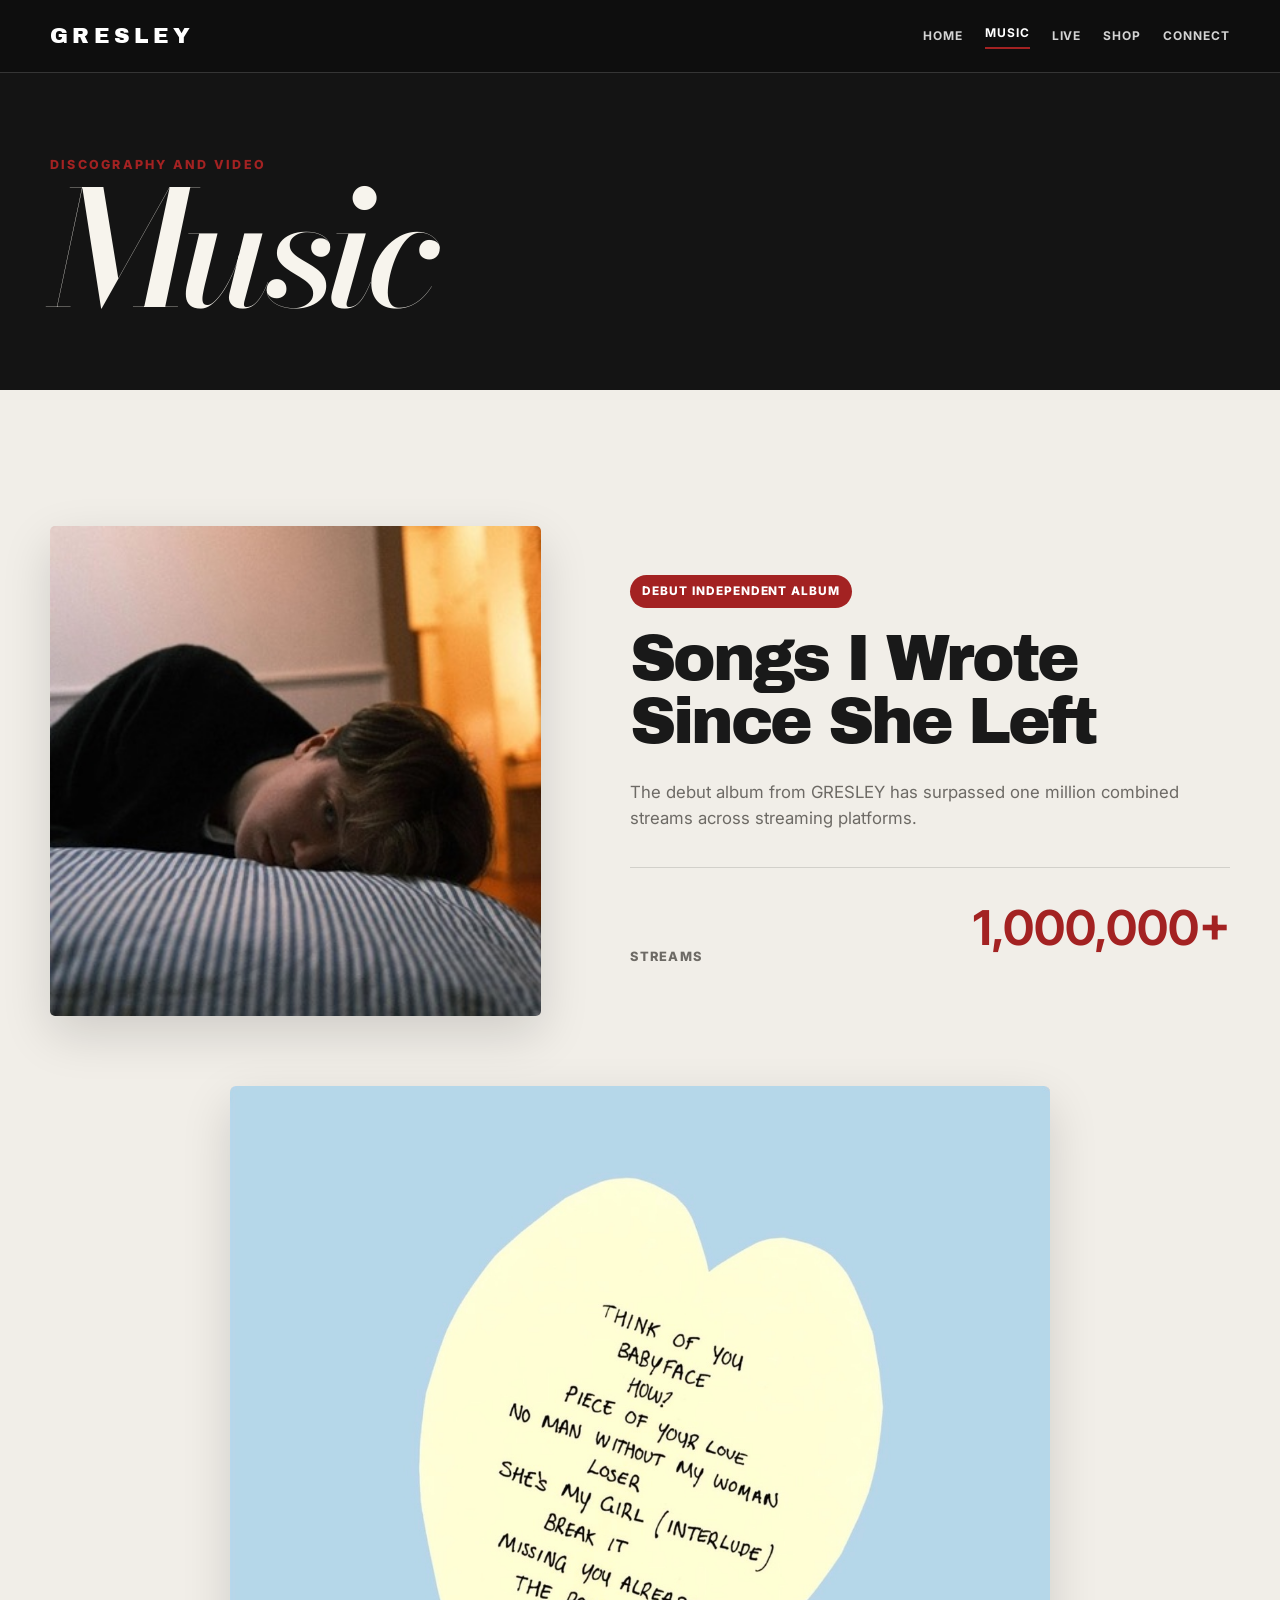
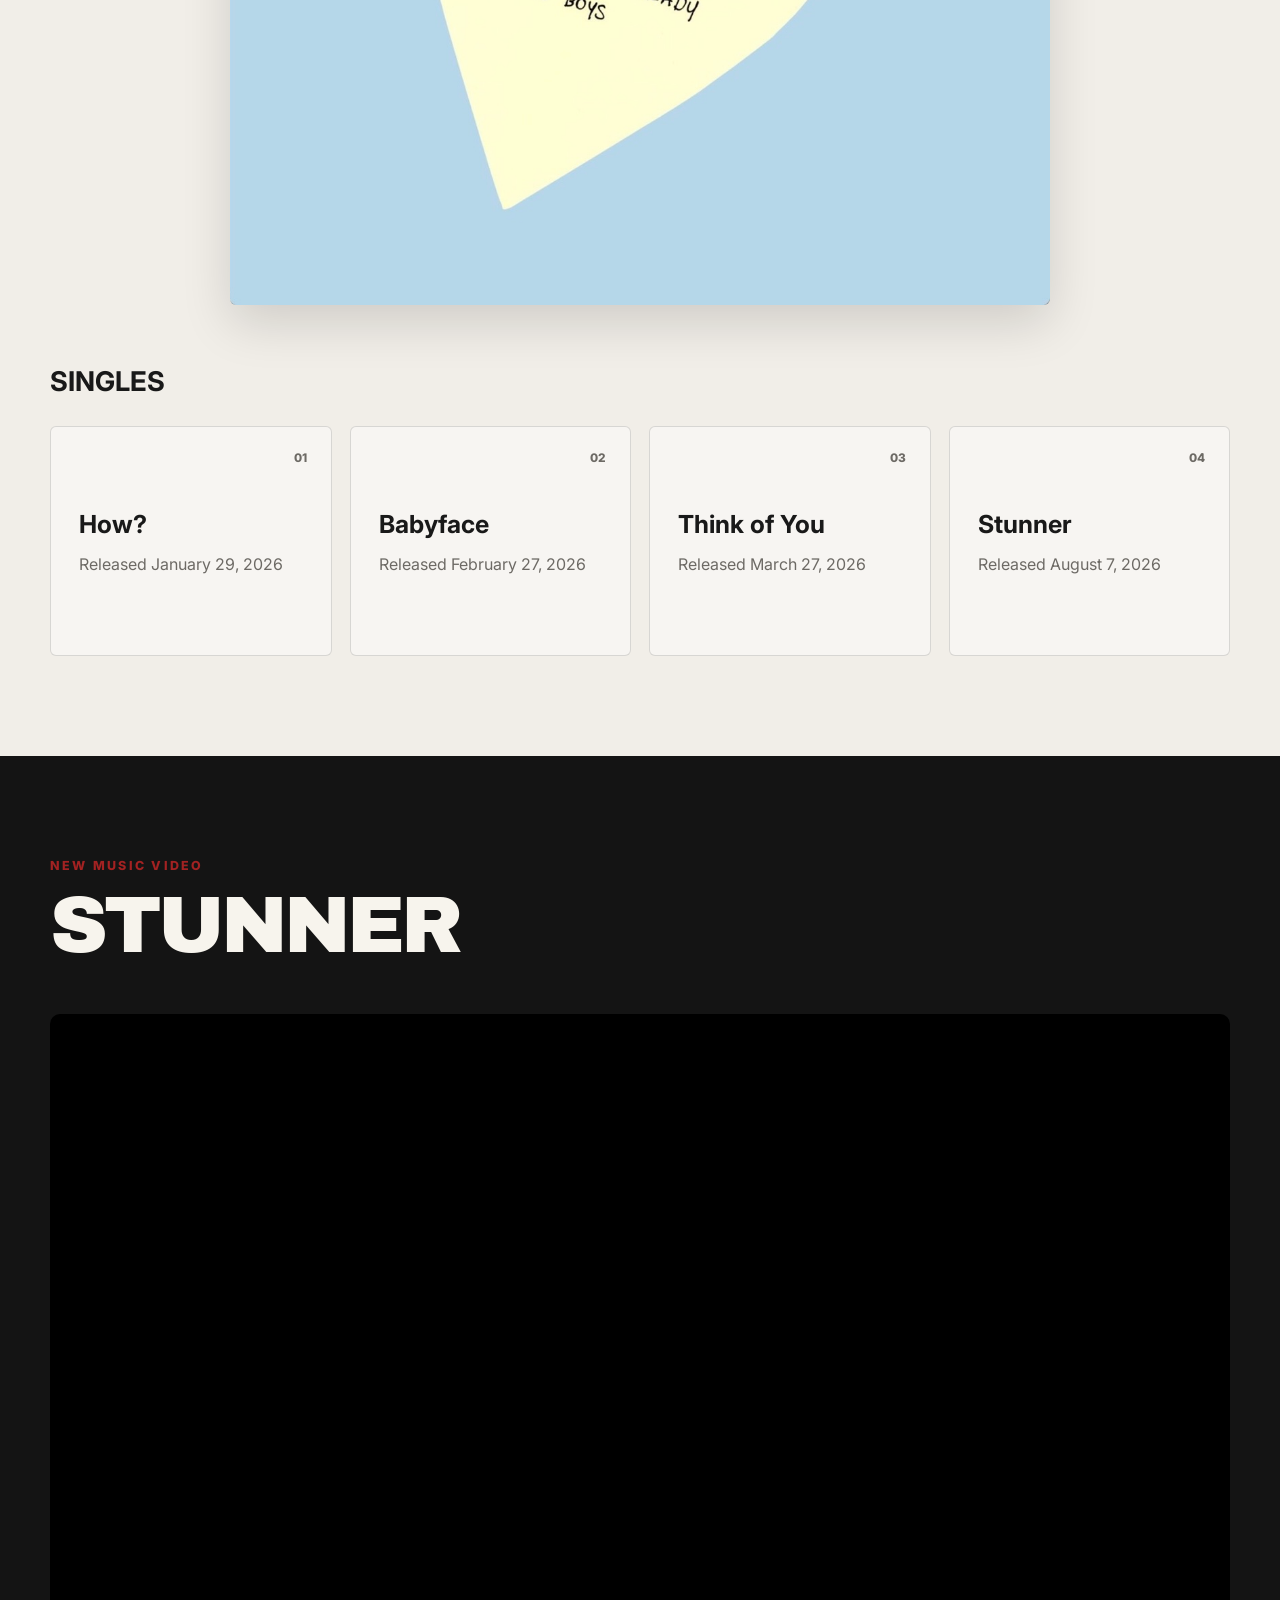
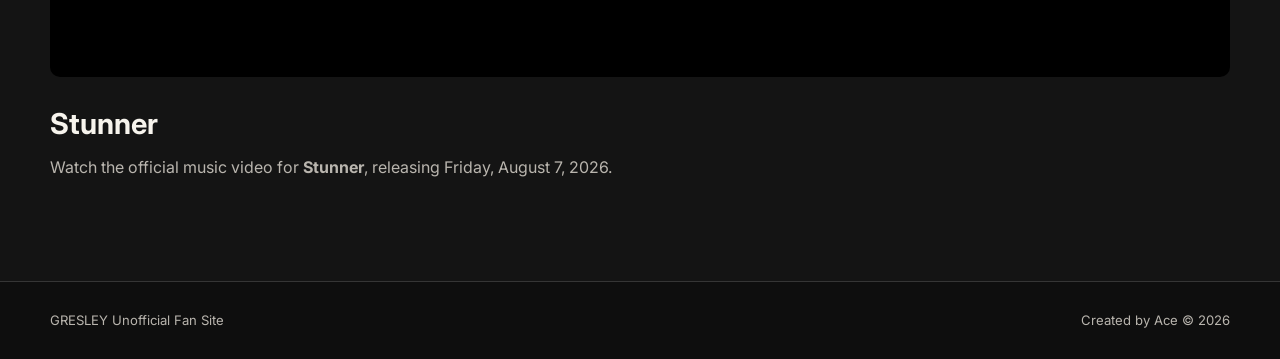
==== music.html @ 6df547ec "Add multi-page site route" ====
<!DOCTYPE html>
<html lang="en">
<head>
  <meta charset="UTF-8">
  <meta name="viewport" content="width=device-width, initial-scale=1.0">
  <meta name="description" content="GRESLEY music, discography and official video.">
  <title>Music | GRESLEY Unofficial Fan Site</title>
  <link rel="icon" type="image/svg+xml" href="images/favicon.svg?v=3">
  <link rel="preconnect" href="https://fonts.googleapis.com">
  <link rel="preconnect" href="https://fonts.gstatic.com" crossorigin>
  <link href="https://fonts.googleapis.com/css2?family=Archivo+Black&family=Bodoni+Moda:ital,opsz,wght@1,6..96,600&family=Inter:wght@400;500;600;700;800&display=swap" rel="stylesheet">
  <link rel="stylesheet" href="css/style.css">
</head>
<body class="inner-page" data-sections="music video">
  <header class="site-header">
    <div class="header-inner">
      <a href="index.html" class="site-logo" aria-label="GRESLEY home">GRESLEY</a>
      <button class="menu-button" id="menuButton" type="button" aria-label="Open navigation menu" aria-expanded="false" aria-controls="mainNavigation"><span></span><span></span><span></span></button>
      <nav class="main-navigation" id="mainNavigation" aria-label="Main navigation">
        <a href="index.html">Home</a><a href="music.html" aria-current="page">Music</a><a href="live.html">Live</a><a href="merch.html">Shop</a><a href="connect.html">Connect</a>
      </nav>
    </div>
  </header>
  <div class="page-banner"><div class="container"><p class="eyebrow">Discography and video</p><h1>Music</h1></div></div>
  <main id="pageContent" aria-busy="true"></main>
  <footer class="site-footer"><div class="container footer-inner"><p>GRESLEY Unofficial Fan Site</p><p>Created by Ace <span id="currentYear"></span></p></div></footer>
  <button class="back-to-top" id="backToTop" type="button" aria-label="Back to top">↑</button>
  <script src="js/page-loader.js"></script>
</body>
</html>
---- css/style.css ----
:root {
  --background: #f1eee8;
  --background-dark: #141414;
  --surface: #ffffff;
  --surface-dark: #202020;
  --text: #191919;
  --text-light: #f7f4ed;
  --muted: #6d6a65;
  --muted-light: #b9b5ae;
  --accent: #a32222;
  --accent-dark: #7f1717;
  --border: rgba(25, 25, 25, 0.14);
  --border-light: rgba(255, 255, 255, 0.16);
  --shadow: 0 18px 50px rgba(0, 0, 0, 0.14);
  --maximum-width: 1180px;
  --radius: 10px;
}

* {
  box-sizing: border-box;
}

html {
  scroll-behavior: smooth;
  scroll-padding-top: 86px;
}

body {
  margin: 0;
  background: var(--background);
  color: var(--text);
  font-family: "Inter", Arial, Helvetica, sans-serif;
  line-height: 1.6;
}

body.menu-open {
  overflow: hidden;
}

img {
  display: block;
  width: 100%;
}

a {
  color: inherit;
}

button,
a {
  -webkit-tap-highlight-color: transparent;
}

button {
  font: inherit;
}

[hidden] {
  display: none !important;
}

.container {
  width: min(calc(100% - 40px), var(--maximum-width));
  margin: 0 auto;
}

.section {
  padding: 100px 0;
}

.section-dark {
  background: var(--background-dark);
  color: var(--text-light);
}

.section-heading {
  max-width: 760px;
  margin-bottom: 50px;
}

.section-heading h2,
.about-content h2 {
  margin: 0;
  font-size: clamp(2.5rem, 7vw, 5rem);
  line-height: 0.95;
  letter-spacing: -0.05em;
  text-transform: uppercase;
  font-family: "Archivo Black", "Arial Black", sans-serif;
  font-weight: 400;
}

.section-introduction {
  margin: 18px 0 0;
  color: var(--muted);
  font-size: 1.05rem;
}

.section-dark .section-introduction {
  color: var(--muted-light);
}

.section-subheading {
  margin: 55px 0 22px;
}

.section-subheading h3 {
  margin: 0;
  font-size: 1.7rem;
  text-transform: uppercase;
}

.eyebrow {
  margin: 0 0 12px;
  color: var(--accent);
  font-size: 0.78rem;
  font-weight: 800;
  letter-spacing: 0.18em;
  text-transform: uppercase;
}

.tag {
  display: inline-flex;
  margin-bottom: 20px;
  padding: 7px 12px;
  border-radius: 999px;
  background: var(--accent);
  color: #ffffff;
  font-size: 0.74rem;
  font-weight: 800;
  letter-spacing: 0.08em;
  text-transform: uppercase;
}

.button {
  display: inline-flex;
  min-height: 48px;
  padding: 13px 21px;
  border: 1px solid transparent;
  border-radius: 4px;
  align-items: center;
  justify-content: center;
  font-size: 0.84rem;
  font-weight: 800;
  letter-spacing: 0.08em;
  text-decoration: none;
  text-transform: uppercase;
  transition:
    background-color 180ms ease,
    color 180ms ease,
    border-color 180ms ease,
    transform 180ms ease;
}

.button:hover {
  transform: translateY(-2px);
}

.button-primary {
  background: var(--accent);
  color: #ffffff;
}

.button-primary:hover {
  background: var(--accent-dark);
}

.button-secondary {
  border-color: rgba(255, 255, 255, 0.6);
  color: #ffffff;
}

.button-secondary:hover {
  background: #ffffff;
  color: #151515;
}

.site-header {
  position: fixed;
  z-index: 1000;
  top: 0;
  right: 0;
  left: 0;
  border-bottom: 1px solid var(--border-light);
  background: rgba(15, 15, 15, 0.92);
  color: #ffffff;
  backdrop-filter: blur(14px);
}

.header-inner {
  display: flex;
  width: min(calc(100% - 40px), var(--maximum-width));
  min-height: 72px;
  margin: 0 auto;
  align-items: center;
  justify-content: space-between;
  gap: 30px;
}

.site-logo {
  font-family: "Archivo Black", "Arial Black", sans-serif;
  font-size: 1.35rem;
  font-weight: 400;
  letter-spacing: 0.2em;
  text-decoration: none;
}

.main-navigation {
  display: flex;
  align-items: center;
  gap: 22px;
}

.main-navigation a {
  color: rgba(255, 255, 255, 0.82);
  font-size: 0.75rem;
  font-weight: 700;
  letter-spacing: 0.08em;
  text-decoration: none;
  text-transform: uppercase;
  transition: color 160ms ease;
}

.main-navigation a:hover {
  color: #ffffff;
}

.main-navigation a[aria-current="page"] {
  color: #ffffff;
}

.main-navigation a[aria-current="page"]::after {
  display: block;
  width: 100%;
  height: 2px;
  margin-top: 5px;
  background: var(--accent);
  content: "";
}

.menu-button {
  display: none;
  width: 44px;
  height: 44px;
  padding: 9px;
  border: 0;
  background: transparent;
  cursor: pointer;
}

.menu-button span {
  display: block;
  width: 100%;
  height: 2px;
  margin: 6px 0;
  background: #ffffff;
  transition:
    transform 180ms ease,
    opacity 180ms ease;
}

.scroll-hero {
  --hero-progress: 0;
  position: relative;
  height: 100svh;
  min-height: 620px;
  overflow: hidden;
  background: #111111;
  color: #ffffff;
}

.scroll-hero-background,
.scroll-hero-shade {
  position: absolute;
  inset: 0;
}

.scroll-hero-background {
  background-image: url("../images/gresley-main-promo-wide.jpg");
  background-position: center;
  background-repeat: no-repeat;
  background-size: cover;
  opacity: calc(1 - (var(--hero-progress) * 0.88));
  transform: scale(calc(1 + (var(--hero-progress) * 0.04)));
}


.scroll-hero-shade {
  background:
    linear-gradient(180deg, rgba(10, 10, 10, 0.28), rgba(10, 10, 10, 0.68)),
    radial-gradient(circle at center, transparent 15%, rgba(0, 0, 0, 0.42) 100%);
  opacity: calc(1 - (var(--hero-progress) * 0.35));
}

.scroll-hero-stage {
  position: relative;
  z-index: 2;
  width: 100%;
  height: 100%;
}

.scroll-hero-media {
  position: absolute;
  top: 50%;
  left: 50%;
  width: calc(300px + (min(96vw, 1500px) - 300px) * var(--hero-progress));
  height: calc(400px + (min(86vh, 800px) - 400px) * var(--hero-progress));
  overflow: hidden;
  border-radius: calc(18px - (var(--hero-progress) * 10px));
  background: #000000;
  box-shadow: 0 24px 80px rgba(0, 0, 0, 0.5);
  transform: translate(-50%, -50%);
}

.scroll-hero-media iframe {
  width: 100%;
  height: 100%;
  border: 0;
  pointer-events: none;
}

.scroll-hero-media-shade {
  position: absolute;
  inset: 0;
  pointer-events: none;
  background: rgba(0, 0, 0, calc(0.42 - (var(--hero-progress) * 0.3)));
}

.sound-toggle {
  position: absolute;
  z-index: 8;
  right: 5vw;
  top: 98px;
  display: inline-flex;
  min-height: 42px;
  padding: 10px 15px;
  border: 1px solid rgba(255, 255, 255, 0.58);
  border-radius: 999px;
  align-items: center;
  gap: 8px;
  background: rgba(10, 10, 10, 0.55);
  color: #ffffff;
  font-size: 0.72rem;
  font-weight: 800;
  letter-spacing: 0.1em;
  text-transform: uppercase;
  cursor: pointer;
  backdrop-filter: blur(12px);
  transition: background 180ms ease, transform 180ms ease;
}

.sound-toggle:hover {
  background: rgba(163, 34, 34, 0.9);
  transform: translateY(-2px);
}

.sound-toggle-icon {
  font-size: 1rem;
  line-height: 1;
}

.sound-toggle[aria-pressed="true"] {
  background: var(--accent);
}

.skip-intro {
  position: absolute;
  z-index: 8;
  top: 151px;
  right: 5vw;
  padding: 8px 4px;
  border: 0;
  border-bottom: 1px solid rgba(255, 255, 255, 0.55);
  background: transparent;
  color: rgba(255, 255, 255, 0.76);
  font-size: 0.68rem;
  font-weight: 800;
  letter-spacing: 0.12em;
  text-transform: uppercase;
  cursor: pointer;
}

.skip-intro:hover,
.skip-intro:focus-visible {
  border-color: #ffffff;
  color: #ffffff;
}

.scroll-hero-title {
  position: absolute;
  z-index: 3;
  top: 50%;
  left: 50%;
  display: flex;
  width: min(92vw, 1180px);
  justify-content: center;
  font-size: clamp(4.8rem, 14vw, 10.5rem);
  font-family: "Bodoni Moda", Didot, "Times New Roman", serif;
  font-style: italic;
  font-weight: 600;
  line-height: 0.82;
  letter-spacing: -0.045em;
  pointer-events: none;
  transform: translate(-50%, -50%);
}

.scroll-hero-title span {
  display: block;
  transition: opacity 100ms linear;
}

.scroll-hero-title-left {
  padding-right: 0.035em;
  transform: translateX(calc(var(--hero-progress) * -65vw));
}

.scroll-hero-title-right {
  padding-left: 0.035em;
  transform: translateX(calc(var(--hero-progress) * 65vw));
}

.scroll-hero-kicker,
.scroll-hero-meta {
  position: absolute;
  z-index: 4;
  margin: 0;
  font-size: 0.72rem;
  font-weight: 800;
  letter-spacing: 0.18em;
  text-transform: uppercase;
}

.scroll-hero-kicker {
  top: 104px;
  left: 50%;
  transform: translateX(-50%);
}

.scroll-hero-meta {
  right: 5vw;
  bottom: 42px;
  left: 5vw;
  display: flex;
  justify-content: space-between;
  color: rgba(255, 255, 255, 0.76);
}

.scroll-hero-meta span:first-child {
  transform: translateX(calc(var(--hero-progress) * -40vw));
}

.scroll-hero-meta span:last-child {
  transform: translateX(calc(var(--hero-progress) * 40vw));
}

.scroll-hero-cue {
  position: absolute;
  z-index: 4;
  bottom: 32px;
  left: 50%;
  width: 24px;
  height: 38px;
  border: 1px solid rgba(255, 255, 255, 0.55);
  border-radius: 20px;
  opacity: calc(1 - var(--hero-progress));
  transform: translateX(-50%);
}

.scroll-hero-cue span {
  position: absolute;
  top: 8px;
  left: 10px;
  width: 3px;
  height: 7px;
  border-radius: 99px;
  background: #ffffff;
  animation: hero-scroll-cue 1.6s ease-in-out infinite;
}

@keyframes hero-scroll-cue {
  0%, 100% { opacity: 0.35; transform: translateY(0); }
  50% { opacity: 1; transform: translateY(10px); }
}

@media (max-width: 700px) {
  .scroll-hero {
    min-height: 560px;
  }

  .scroll-hero-media {
    width: calc(250px + (94vw - 250px) * var(--hero-progress));
    height: calc(360px + (68vh - 360px) * var(--hero-progress));
  }

  .scroll-hero-background {
    background-position: 24% center;
    transform: scale(calc(1 + (var(--hero-progress) * 0.03)));
  }

  .scroll-hero-title {
    font-size: clamp(3.5rem, 20vw, 6.5rem);
  }

  .scroll-hero-meta {
    bottom: 24px;
  }

  .sound-toggle {
    top: 88px;
    right: 18px;
  }

  .skip-intro {
    top: 140px;
    right: 18px;
  }

  .scroll-hero-cue {
    display: none;
  }
}

@media (prefers-reduced-motion: reduce) {
  .scroll-hero-cue span {
    animation: none;
  }
}

.announcement-banner {
  background: var(--accent);
  color: #ffffff;
}

.home-page #music,
.home-page #shows,
.home-page #stats,
.home-page #merch,
.home-page #video,
.home-page #links {
  display: none;
}

.home-directory {
  background: #e9e5de;
}

.directory-grid {
  display: grid;
  gap: 16px;
  grid-template-columns: repeat(4, minmax(0, 1fr));
}

.directory-card {
  display: flex;
  min-height: 245px;
  padding: 26px;
  border: 1px solid var(--border);
  border-radius: var(--radius);
  background: var(--surface);
  color: inherit;
  flex-direction: column;
  text-decoration: none;
  transition: background-color 180ms ease, color 180ms ease, transform 180ms ease;
}

.directory-card > span {
  color: var(--accent);
  font-size: 0.72rem;
  font-weight: 800;
  letter-spacing: 0.14em;
}

.directory-card strong {
  margin-top: auto;
  font-family: "Archivo Black", "Arial Black", sans-serif;
  font-size: clamp(1.6rem, 3vw, 2.5rem);
  font-weight: 400;
  text-transform: uppercase;
}

.directory-card p {
  margin: 12px 0 0;
  color: var(--muted);
  font-size: 0.9rem;
}

.directory-card:hover {
  background: var(--accent);
  color: #ffffff;
  transform: translateY(-4px);
}

.directory-card:hover > span,
.directory-card:hover p {
  color: rgba(255, 255, 255, 0.78);
}

.page-banner {
  padding: 155px 0 78px;
  background: var(--background-dark);
  color: var(--text-light);
}

.page-banner h1 {
  margin: 0;
  font-family: "Bodoni Moda", Didot, "Times New Roman", serif;
  font-size: clamp(4.8rem, 14vw, 10rem);
  font-style: italic;
  font-weight: 600;
  line-height: 0.78;
  letter-spacing: -0.05em;
}

.inner-page #pageContent[aria-busy="true"] {
  min-height: 48vh;
  background: linear-gradient(100deg, #e7e3dc 30%, #f4f1eb 50%, #e7e3dc 70%);
  background-size: 200% 100%;
  animation: page-loading 1.4s linear infinite;
}

.inner-page #pageContent > .section:first-child > .container > .section-heading .eyebrow,
.inner-page #pageContent > .section:first-child > .container > .section-heading h2 {
  display: none;
}

.inner-page #pageContent > .section:first-child > .container > .section-heading {
  margin-bottom: 36px;
}

@keyframes page-loading {
  to { background-position: -200% 0; }
}

.announcement-inner {
  display: flex;
  min-height: 66px;
  align-items: center;
  justify-content: center;
  gap: 20px;
  text-align: center;
}

.announcement-inner p {
  margin: 0;
}

.announcement-inner a {
  font-weight: 800;
}

.announcement-label {
  padding: 5px 9px;
  border: 1px solid rgba(255, 255, 255, 0.45);
  border-radius: 999px;
  font-size: 0.68rem;
  font-weight: 800;
  letter-spacing: 0.1em;
  text-transform: uppercase;
}

.featured-card {
  display: grid;
  overflow: hidden;
  border-radius: var(--radius);
  background: var(--surface);
  box-shadow: var(--shadow);
  grid-template-columns: minmax(0, 1fr) minmax(0, 1fr);
}

.featured-card-image {
  min-height: 520px;
}

.featured-card-image img {
  height: 100%;
  object-fit: cover;
}

.featured-card-content {
  display: flex;
  padding: clamp(35px, 6vw, 75px);
  align-items: flex-start;
  justify-content: center;
  flex-direction: column;
}

.featured-card-content h3 {
  margin: 0 0 22px;
  font-size: clamp(2rem, 4vw, 3.7rem);
  line-height: 1;
  letter-spacing: -0.04em;
  font-family: "Archivo Black", "Arial Black", sans-serif;
  font-weight: 400;
}

.featured-card-content p {
  margin: 0 0 18px;
  color: var(--muted);
}

.featured-card-content .button {
  margin-top: 14px;
}

.milestone-card {
  display: grid;
  margin-top: 28px;
  padding: clamp(30px, 5vw, 55px);
  border: 1px solid var(--border);
  border-radius: 8px;
  align-items: center;
  gap: 38px;
  grid-template-columns: auto 1fr;
}

.milestone-number {
  color: var(--accent);
  font-size: clamp(4rem, 10vw, 8rem);
  font-weight: 900;
  line-height: 0.85;
  letter-spacing: -0.08em;
}

.milestone-card h3 {
  margin: 0 0 8px;
  font-size: clamp(1.6rem, 3vw, 2.6rem);
}

.milestone-card p:last-child {
  margin: 0;
  color: var(--muted);
}

.about-grid {
  display: grid;
  align-items: center;
  gap: clamp(45px, 7vw, 90px);
  grid-template-columns: minmax(0, 0.9fr) minmax(0, 1.1fr);
}

.about-image-wrap {
  overflow: hidden;
  border-radius: 6px;
}

.about-image {
  min-height: 600px;
  object-fit: cover;
}

.about-content p:not(.eyebrow) {
  max-width: 660px;
  color: var(--muted-light);
  font-size: 1.06rem;
}

.album-feature {
  display: grid;
  align-items: center;
  gap: clamp(40px, 7vw, 90px);
  grid-template-columns: minmax(0, 0.9fr) minmax(0, 1.1fr);
}

.album-cover-wrap {
  overflow: hidden;
  border-radius: 5px;
  box-shadow: var(--shadow);
}

.album-information h3 {
  margin: 0 0 25px;
  font-size: clamp(2.3rem, 5vw, 4.4rem);
  line-height: 0.98;
  letter-spacing: -0.05em;
  font-family: "Archivo Black", "Arial Black", sans-serif;
  font-weight: 400;
}

.album-information p {
  max-width: 600px;
  color: var(--muted);
  font-size: 1.05rem;
}

.album-stat {
  display: flex;
  margin-top: 35px;
  padding-top: 22px;
  border-top: 1px solid var(--border);
  align-items: flex-end;
  justify-content: space-between;
  gap: 20px;
}

.album-stat span {
  color: var(--muted);
  font-size: 0.8rem;
  font-weight: 800;
  letter-spacing: 0.1em;
  text-transform: uppercase;
}

.album-stat strong {
  color: var(--accent);
  font-size: clamp(1.8rem, 4vw, 3rem);
}

.tracklist-art {
  max-width: 820px;
  margin: 70px auto 0;
  overflow: hidden;
  border-radius: 6px;
  box-shadow: var(--shadow);
}

.music-grid {
  display: grid;
  gap: 18px;
  grid-template-columns: repeat(4, minmax(0, 1fr));
}

.music-card {
  position: relative;
  min-height: 230px;
  padding: 28px;
  border: 1px solid var(--border);
  border-radius: 6px;
  background: rgba(255, 255, 255, 0.42);
}

.music-card h4 {
  margin: 50px 0 8px;
  font-size: 1.55rem;
}

.music-card p {
  margin: 0;
  color: var(--muted);
}

.music-card a {
  display: inline-block;
  margin-top: 25px;
  color: var(--accent);
  font-weight: 800;
}

.music-number {
  position: absolute;
  top: 22px;
  right: 24px;
  color: var(--muted);
  font-size: 0.74rem;
  font-weight: 800;
}

.highlighted-card {
  border-color: var(--accent);
  background: var(--accent);
  color: #ffffff;
}

.highlighted-card p,
.highlighted-card .music-number {
  color: rgba(255, 255, 255, 0.76);
}

.highlighted-card a {
  color: #ffffff;
}

.show-summary-grid {
  display: grid;
  margin-bottom: 38px;
  gap: 18px;
  grid-template-columns: repeat(3, minmax(0, 1fr));
}

.stat-card {
  padding: 32px;
  border: 1px solid var(--border-light);
  border-radius: 6px;
  background: var(--surface-dark);
  color: var(--text-light);
}

.stat-number {
  display: block;
  color: var(--accent);
  font-size: clamp(3.6rem, 7vw, 6.5rem);
  font-weight: 900;
  line-height: 0.9;
  letter-spacing: -0.07em;
}

.stat-label {
  display: block;
  margin-top: 17px;
  color: var(--muted-light);
  font-size: 0.8rem;
  font-weight: 800;
  letter-spacing: 0.1em;
  text-transform: uppercase;
}

.stat-card-button {
  width: 100%;
  text-align: left;
  cursor: pointer;
  appearance: none;
  transition:
    border-color 180ms ease,
    transform 180ms ease,
    background-color 180ms ease;
}

.stat-card-button:hover {
  border-color: var(--accent);
  background: #252525;
  transform: translateY(-3px);
}

.stat-card-button .stat-label::after {
  content: " ↓";
  color: var(--accent);
}

.stat-card-button[aria-expanded="true"] .stat-label::after {
  content: " ↑";
}

.show-archive {
  margin-bottom: 55px;
  padding: 28px;
  border: 1px solid var(--border-light);
  border-radius: 7px;
  background: var(--surface-dark);
}

.archive-heading {
  margin-bottom: 22px;
}

.archive-heading h3 {
  margin: 0;
  font-size: clamp(1.7rem, 4vw, 2.6rem);
}

.show-entry,
.song-statistics {
  margin-bottom: 10px;
  border: 1px solid var(--border-light);
  border-radius: 5px;
  overflow: hidden;
  background: #181818;
}

.show-entry summary,
.song-statistics summary {
  position: relative;
  padding: 16px 52px 16px 18px;
  cursor: pointer;
  font-weight: 800;
  list-style: none;
}

.show-entry summary::-webkit-details-marker,
.song-statistics summary::-webkit-details-marker {
  display: none;
}

.show-entry summary {
  display: flex;
  align-items: center;
  justify-content: space-between;
  gap: 24px;
}

.show-entry summary::after,
.song-statistics summary::after {
  position: absolute;
  top: 50%;
  right: 18px;
  content: "+";
  color: var(--accent);
  font-size: 1.4rem;
  transform: translateY(-50%);
}

.show-entry[open] summary::after,
.song-statistics[open] summary::after {
  content: "−";
}

.show-summary-main {
  display: block;
}

.show-entry-date {
  display: block;
  margin-bottom: 2px;
  color: var(--muted-light);
  font-size: 0.72rem;
  letter-spacing: 0.08em;
  text-transform: uppercase;
}

.show-summary-main strong {
  display: block;
  color: var(--text-light);
  font-size: 1.05rem;
}

.show-summary-location {
  padding-right: 16px;
  color: var(--muted-light);
  font-size: 0.82rem;
  text-align: right;
}

.show-entry-content {
  padding: 18px;
  border-top: 1px solid var(--border-light);
}

.show-entry-content p {
  margin-top: 0;
  color: var(--muted-light);
}

.show-entry-content ol {
  margin: 0;
  padding-left: 22px;
  columns: 2;
  column-gap: 45px;
}

.show-entry-content li {
  margin-bottom: 6px;
  break-inside: avoid;
}

.song-statistics {
  margin-top: 24px;
  margin-bottom: 0;
}

.song-statistics summary {
  color: var(--text-light);
}

.song-stat-grid {
  display: grid;
  padding: 18px;
  border-top: 1px solid var(--border-light);
  gap: 10px;
  grid-template-columns: repeat(3, minmax(0, 1fr));
}

.song-stat-grid span {
  padding: 10px 12px;
  border-radius: 4px;
  background: #202020;
  color: var(--muted-light);
  font-size: 0.85rem;
}

.song-stat-grid strong {
  margin-right: 7px;
  color: var(--accent);
  font-size: 1rem;
}

.show-feature {
  display: grid;
  overflow: hidden;
  border-radius: var(--radius);
  background: var(--surface-dark);
  grid-template-columns: minmax(0, 0.9fr) minmax(0, 1.1fr);
}

.show-poster img {
  height: 100%;
  min-height: 540px;
  object-fit: cover;
}

.show-information {
  display: flex;
  padding: clamp(35px, 6vw, 70px);
  justify-content: center;
  flex-direction: column;
}

.show-information h3 {
  margin: 0;
  font-size: clamp(2.5rem, 6vw, 5rem);
  line-height: 0.92;
  letter-spacing: -0.06em;
  font-family: "Archivo Black", "Arial Black", sans-serif;
  font-weight: 400;
}

.show-date {
  margin: 20px 0;
  color: var(--accent);
  font-weight: 800;
  letter-spacing: 0.06em;
  text-transform: uppercase;
}

.show-information p:last-child {
  color: var(--muted-light);
}

.tour-poster {
  max-width: 740px;
  margin: 65px auto 0;
  overflow: hidden;
  border-radius: 6px;
}

.compact-stats {
  padding: 34px 0;
  border-top: 1px solid var(--border);
  border-bottom: 1px solid var(--border);
  background: #e9e5de;
}

.compact-stats-inner {
  display: grid;
  align-items: center;
  gap: 28px;
  grid-template-columns:
    minmax(0, 1fr)
    minmax(0, 1fr)
    auto;
}

.compact-stat {
  display: flex;
  align-items: center;
  gap: 16px;
}

.compact-stat strong {
  color: var(--accent);
  font-size: 2.8rem;
  line-height: 1;
  letter-spacing: -0.06em;
}

.compact-stat span {
  max-width: 220px;
  color: var(--muted);
  font-size: 0.82rem;
  font-weight: 700;
  line-height: 1.35;
}

.compact-stats-link {
  color: var(--accent);
  font-size: 0.78rem;
  font-weight: 800;
  letter-spacing: 0.06em;
  text-decoration: none;
  text-transform: uppercase;
}

.compact-stats-link:hover {
  text-decoration: underline;
}

.merch-grid {
  display: grid;
  gap: 22px;
  grid-template-columns: repeat(3, minmax(0, 1fr));
}

.merch-card {
  overflow: hidden;
  border: 1px solid var(--border);
  border-radius: var(--radius);
  background: var(--surface);
  color: inherit;
  text-decoration: none;
  transition: box-shadow 220ms ease, transform 220ms ease;
}

.merch-card:hover {
  box-shadow: var(--shadow);
  transform: translateY(-4px);
}

.merch-image-wrap {
  position: relative;
  overflow: hidden;
  aspect-ratio: 1 / 1;
  background: #e6e2dc;
}

.merch-image-wrap img {
  height: 100%;
  object-fit: cover;
  transition: transform 280ms ease;
}

.merch-card:hover img {
  transform: scale(1.035);
}

.merch-card-details {
  display: flex;
  padding: 21px 22px 23px;
  align-items: flex-start;
  justify-content: space-between;
  gap: 18px;
}

.merch-card h3 {
  margin: 0;
  font-size: 1.15rem;
  line-height: 1.2;
}

.merch-card-details p {
  margin: 7px 0 0;
  color: var(--muted);
  font-size: 0.78rem;
  font-weight: 700;
  letter-spacing: 0.04em;
  text-transform: uppercase;
}

.merch-card-details > strong {
  color: var(--accent);
  font-size: 1.05rem;
  white-space: nowrap;
}

.merch-badge {
  position: absolute;
  top: 14px;
  left: 14px;
  padding: 7px 10px;
  border-radius: 999px;
  background: var(--accent);
  color: #ffffff;
  font-size: 0.68rem;
  font-weight: 900;
  letter-spacing: 0.12em;
  text-transform: uppercase;
}

.merch-store-button {
  margin-top: 35px;
  text-align: center;
}

.video-wrapper {
  position: relative;
  overflow: hidden;
  width: 100%;
  aspect-ratio: 16 / 9;
  border-radius: var(--radius);
  background: #000000;
}

.video-wrapper iframe {
  width: 100%;
  height: 100%;
  border: 0;
}

.video-information {
  margin-top: 24px;
}

.video-information h3 {
  margin: 0 0 8px;
  font-size: 1.8rem;
}

.video-information p {
  margin: 0;
  color: var(--muted-light);
}

.links-grid {
  display: grid;
  gap: 12px;
  grid-template-columns: repeat(4, minmax(0, 1fr));
}

.official-links-grid {
  grid-template-columns: repeat(auto-fit, minmax(190px, 1fr));
}

.link-card {
  display: flex;
  min-height: 90px;
  padding: 16px 18px;
  border: 1px solid var(--border);
  border-radius: var(--radius);
  justify-content: center;
  flex-direction: column;
  text-decoration: none;
  transition:
    background-color 180ms ease,
    color 180ms ease,
    transform 180ms ease;
}

.link-card:hover {
  background: var(--accent);
  color: #ffffff;
  transform: translateY(-3px);
}

.link-card span {
  margin-bottom: 4px;
  color: var(--muted);
  font-size: 0.65rem;
  font-weight: 800;
  letter-spacing: 0.1em;
  text-transform: uppercase;
}

.link-card:hover span {
  color: rgba(255, 255, 255, 0.72);
}

.link-card strong {
  font-size: 1.08rem;
  line-height: 1.2;
}

.highlighted-link-card {
  border-color: var(--accent);
  background: var(--accent);
  color: #ffffff;
}

.highlighted-link-card span {
  color: rgba(255, 255, 255, 0.72);
}

.disclaimer {
  max-width: 760px;
  margin: 55px auto 0;
  color: var(--muted);
  font-size: 0.84rem;
  text-align: center;
}

.site-footer {
  padding: 28px 0;
  border-top: 1px solid var(--border-light);
  background: #0e0e0e;
  color: var(--muted-light);
}

.footer-inner {
  display: flex;
  align-items: center;
  justify-content: space-between;
  gap: 25px;
}

.footer-inner p {
  margin: 0;
  font-size: 0.82rem;
}

.back-to-top {
  position: fixed;
  z-index: 900;
  right: 22px;
  bottom: 22px;
  display: grid;
  width: 48px;
  height: 48px;
  border: 0;
  border-radius: 50%;
  background: var(--accent);
  color: #ffffff;
  font-size: 1.2rem;
  cursor: pointer;
  opacity: 0;
  pointer-events: none;
  place-items: center;
  transform: translateY(10px);
  transition:
    opacity 180ms ease,
    transform 180ms ease,
    background-color 180ms ease;
}

.back-to-top:hover {
  background: var(--accent-dark);
}

.back-to-top.visible {
  opacity: 1;
  pointer-events: auto;
  transform: translateY(0);
}

@media (max-width: 950px) {
  .menu-button {
    display: block;
  }

  .main-navigation {
    position: fixed;
    top: 72px;
    right: 0;
    bottom: 0;
    left: 0;
    display: flex;
    padding: 45px 30px;
    background: rgba(15, 15, 15, 0.98);
    align-items: center;
    justify-content: flex-start;
    flex-direction: column;
    gap: 25px;
    opacity: 0;
    pointer-events: none;
    transform: translateY(-12px);
    transition:
      opacity 180ms ease,
      transform 180ms ease;
  }

  .main-navigation.open {
    opacity: 1;
    pointer-events: auto;
    transform: translateY(0);
  }

  .main-navigation a {
    font-size: 1rem;
  }

  .menu-button.active span:nth-child(1) {
    transform: translateY(8px) rotate(45deg);
  }

  .menu-button.active span:nth-child(2) {
    opacity: 0;
  }

  .menu-button.active span:nth-child(3) {
    transform: translateY(-8px) rotate(-45deg);
  }

  .featured-card,
  .about-grid,
  .album-feature,
  .show-feature {
    grid-template-columns: 1fr;
  }

  .featured-card-image {
    min-height: auto;
  }

  .featured-card-image img {
    max-height: 700px;
    object-position: top;
  }

  .about-image {
    min-height: auto;
  }

  .music-grid,
  .links-grid {
    grid-template-columns: repeat(2, minmax(0, 1fr));
  }

  .directory-grid {
    grid-template-columns: repeat(2, minmax(0, 1fr));
  }

  .show-summary-grid {
    grid-template-columns: repeat(3, minmax(0, 1fr));
  }

  .song-stat-grid {
    grid-template-columns: repeat(2, minmax(0, 1fr));
  }

  .show-poster img {
    min-height: auto;
  }

  .compact-stats-inner {
    grid-template-columns: repeat(2, minmax(0, 1fr));
  }

  .compact-stats-link {
    grid-column: 1 / -1;
  }

  .merch-grid {
    grid-template-columns: repeat(2, minmax(0, 1fr));
  }
}

@media (max-width: 620px) {
  .music-grid,
  .merch-grid,
  .links-grid {
    grid-template-columns: 1fr;
  }

  .directory-grid {
    grid-template-columns: 1fr;
  }

  .directory-card {
    min-height: 190px;
  }

  .page-banner {
    padding: 130px 0 58px;
  }
}
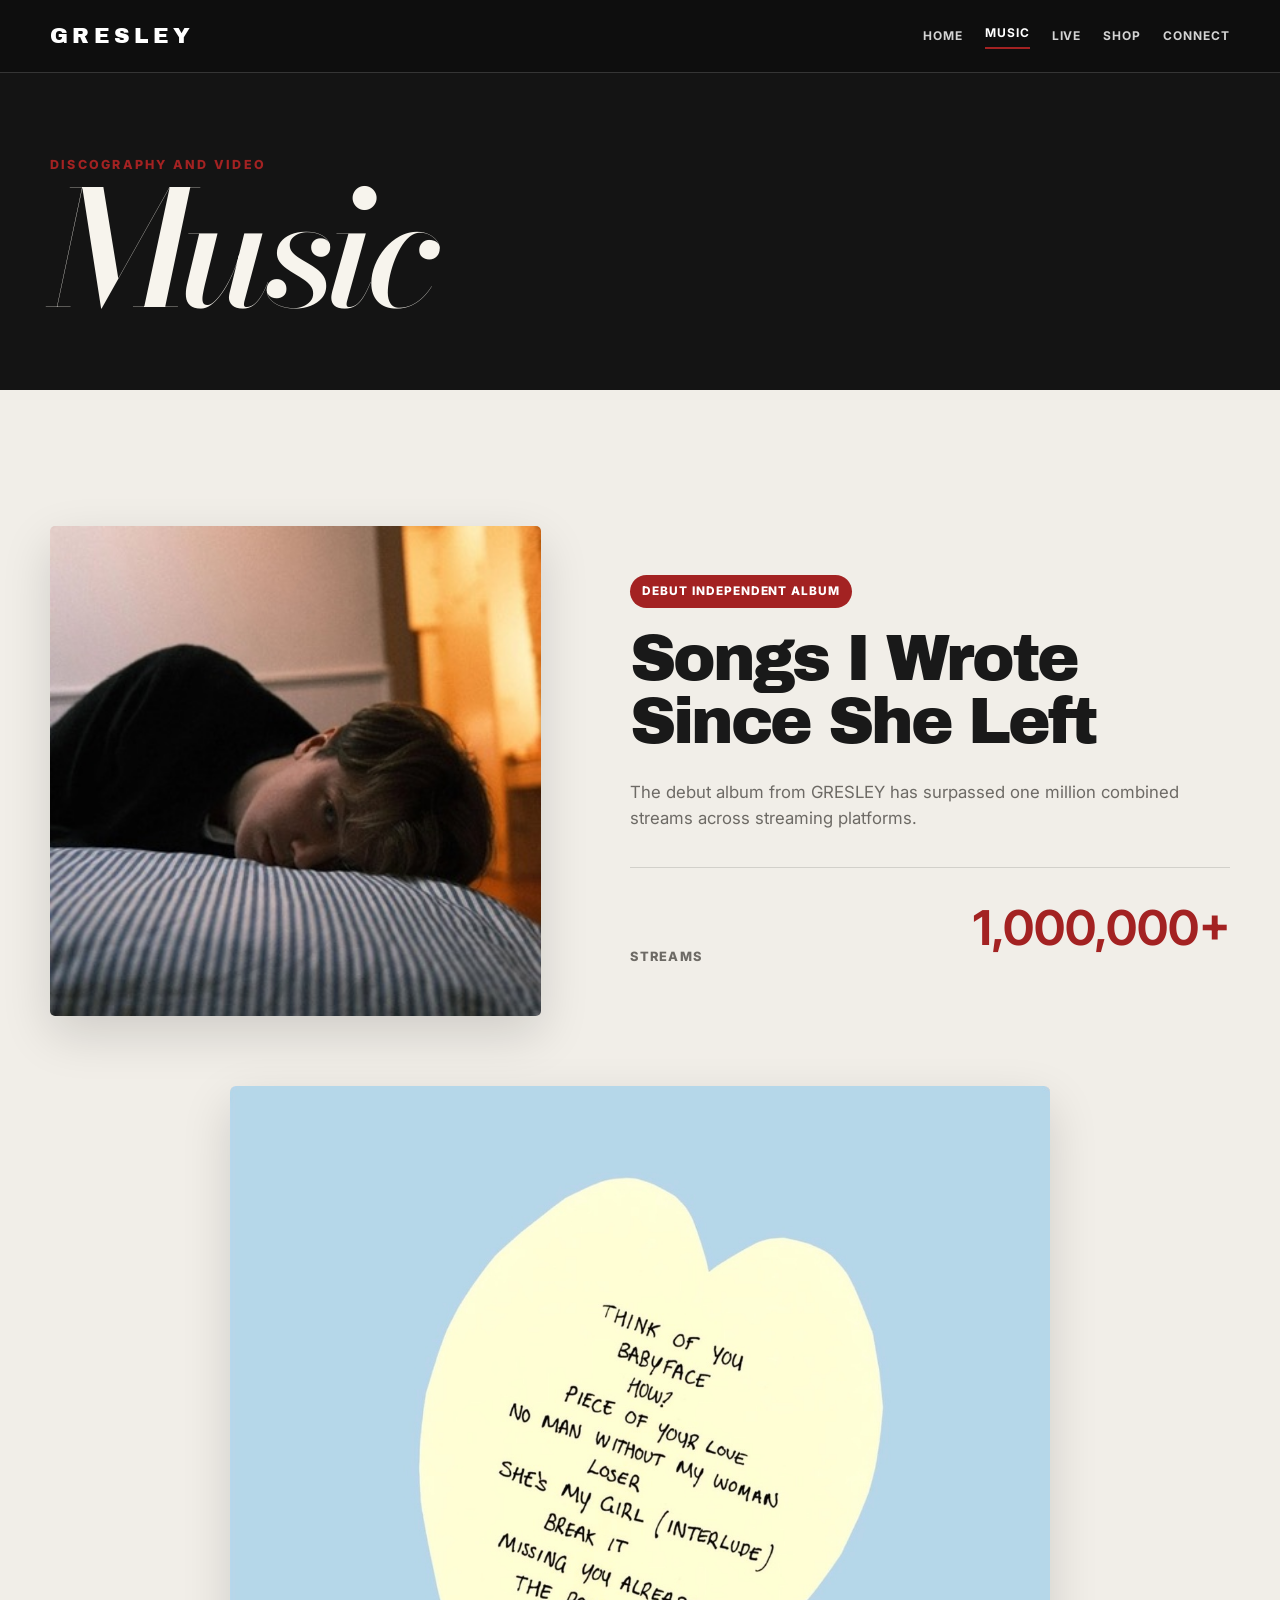
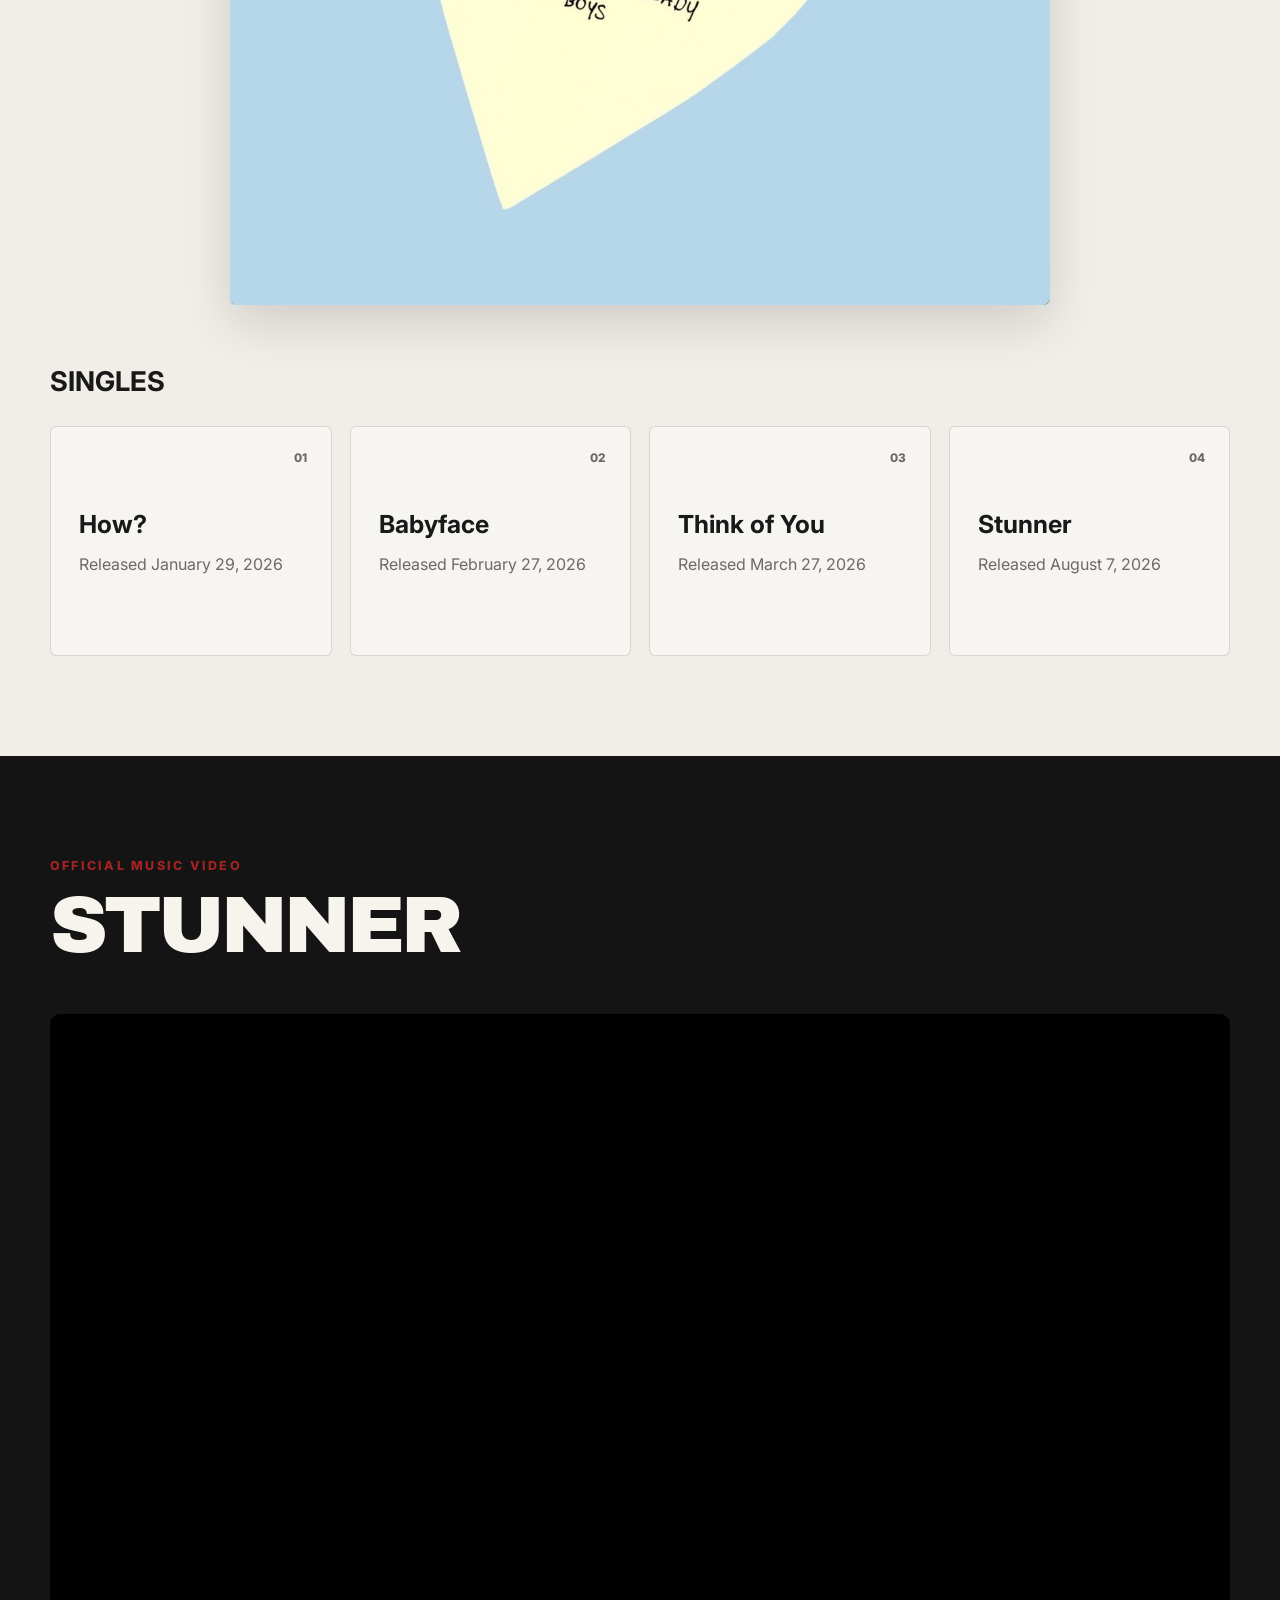
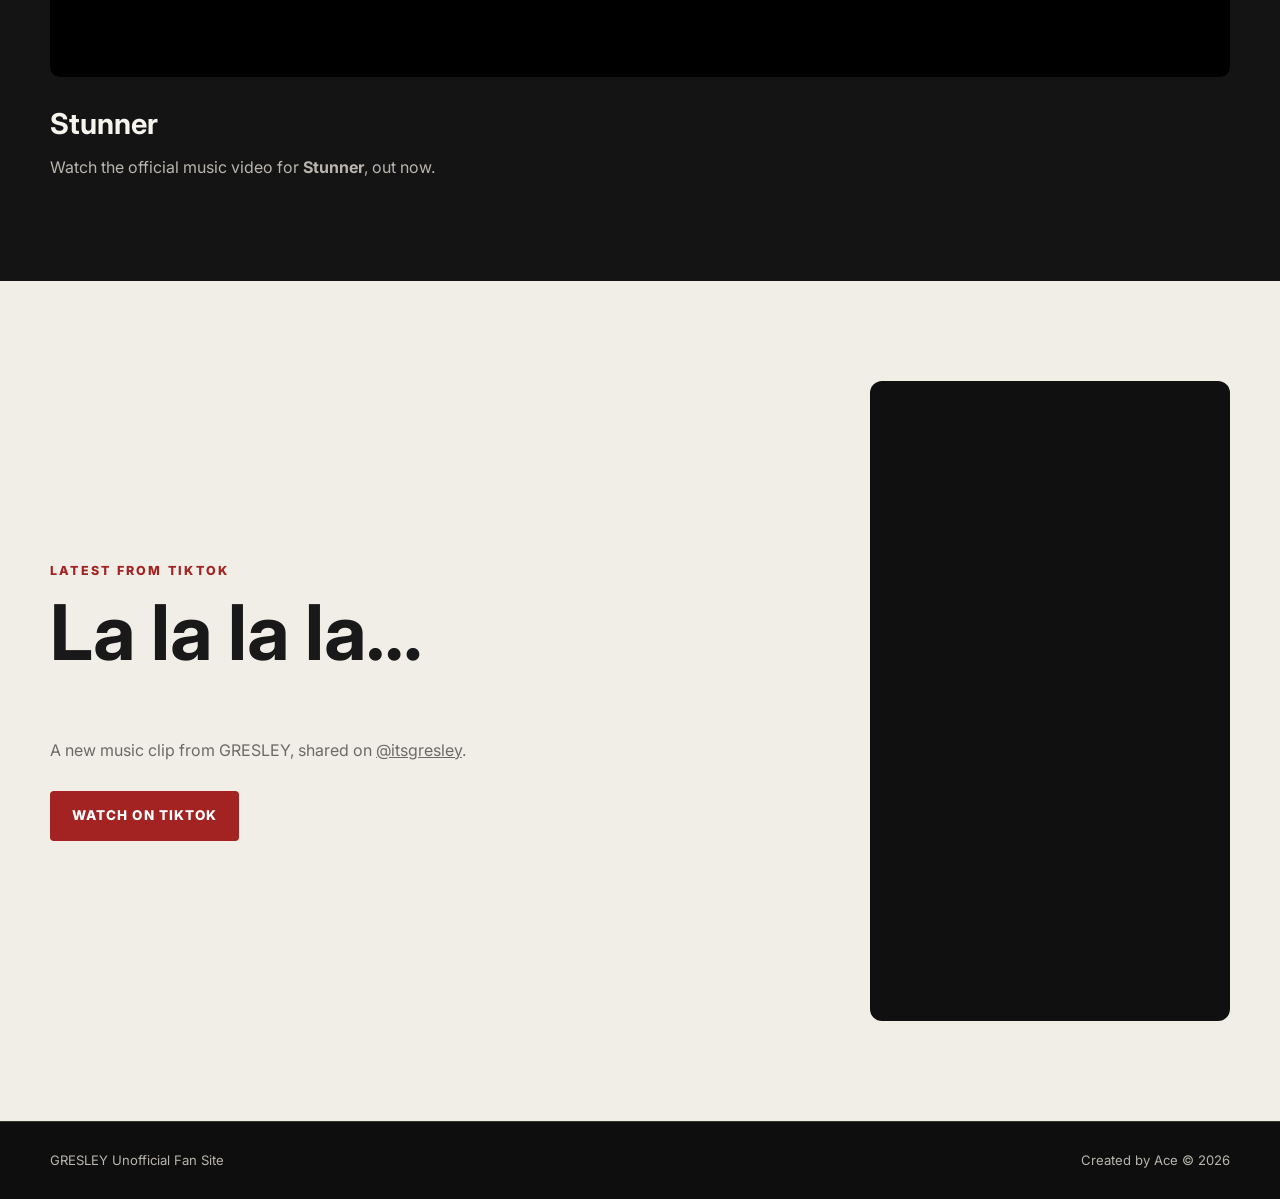
==== commit 3911ce6c: "Add Gresley TikTok clip to homepage and Music page" ====
--- a/music.html
+++ b/music.html
@@ -11,7 +11,7 @@
   <link href="https://fonts.googleapis.com/css2?family=Archivo+Black&family=Bodoni+Moda:ital,opsz,wght@1,6..96,600&family=Inter:wght@400;500;600;700;800&display=swap" rel="stylesheet">
   <link rel="stylesheet" href="css/style.css">
 </head>
-<body class="inner-page" data-sections="music video">
+<body class="inner-page" data-sections="music video tiktok">
   <header class="site-header">
     <div class="header-inner">
       <a href="index.html" class="site-logo" aria-label="GRESLEY home">GRESLEY</a>
--- a/css/style.css
+++ b/css/style.css
@@ -701,6 +701,110 @@
   margin-top: 14px;
 }
 
+.latest-grid {
+  display: grid;
+  grid-template-columns: repeat(2, minmax(0, 1fr));
+  gap: 28px;
+}
+
+.latest-grid .featured-card {
+  grid-template-columns: minmax(0, 1fr);
+  grid-template-rows: auto 1fr;
+}
+
+.latest-grid .featured-card-image {
+  display: block;
+  min-height: 0;
+  height: clamp(320px, 36vw, 500px);
+  background: #101010;
+}
+
+.latest-grid .latest-poster img {
+  object-fit: contain;
+}
+
+.latest-grid .featured-card-content {
+  padding: clamp(24px, 3vw, 40px);
+  justify-content: flex-start;
+}
+
+.latest-grid .featured-card-content h3 {
+  font-size: clamp(1.8rem, 3vw, 2.6rem);
+}
+
+.show-actions {
+  display: flex;
+  flex-wrap: wrap;
+  gap: 12px;
+}
+
+.upcoming-show {
+  margin-bottom: 60px;
+  align-items: center;
+}
+
+.upcoming-show .show-poster img {
+  min-height: 0;
+  height: auto;
+  width: 100%;
+}
+
+@media (max-width: 760px) {
+  .latest-grid {
+    grid-template-columns: minmax(0, 1fr);
+  }
+
+  .latest-grid .featured-card-image {
+    height: auto;
+  }
+
+  .latest-grid .featured-card-image img {
+    height: auto;
+  }
+}
+
+.tiktok-feature {
+  display: grid;
+  grid-template-columns: minmax(0, 1fr) minmax(0, 360px);
+  align-items: center;
+  gap: clamp(28px, 6vw, 80px);
+}
+
+.tiktok-copy h2 {
+  margin-top: 0;
+  font-size: clamp(2.5rem, 6vw, 5rem);
+  line-height: 1.05;
+}
+
+.tiktok-copy p:not(.eyebrow) {
+  margin-bottom: 28px;
+  color: var(--muted);
+  font-size: 1rem;
+}
+
+.tiktok-player {
+  width: 100%;
+  max-width: 360px;
+  aspect-ratio: 9 / 16;
+  justify-self: center;
+  overflow: hidden;
+  border-radius: 12px;
+  background: #101010;
+}
+
+.tiktok-player iframe {
+  display: block;
+  width: 100%;
+  height: 100%;
+  border: 0;
+}
+
+@media (max-width: 760px) {
+  .tiktok-feature {
+    grid-template-columns: minmax(0, 1fr);
+  }
+}
+
 .milestone-card {
   display: grid;
   margin-top: 28px;
@@ -1020,6 +1124,18 @@
 .show-entry-content {
   padding: 18px;
   border-top: 1px solid var(--border-light);
+}
+
+.archive-poster {
+  display: block;
+  max-width: 460px;
+  margin: 24px auto 0;
+}
+
+.archive-poster img {
+  width: 100%;
+  height: auto;
+  border-radius: 6px;
 }
 
 .show-entry-content p {
